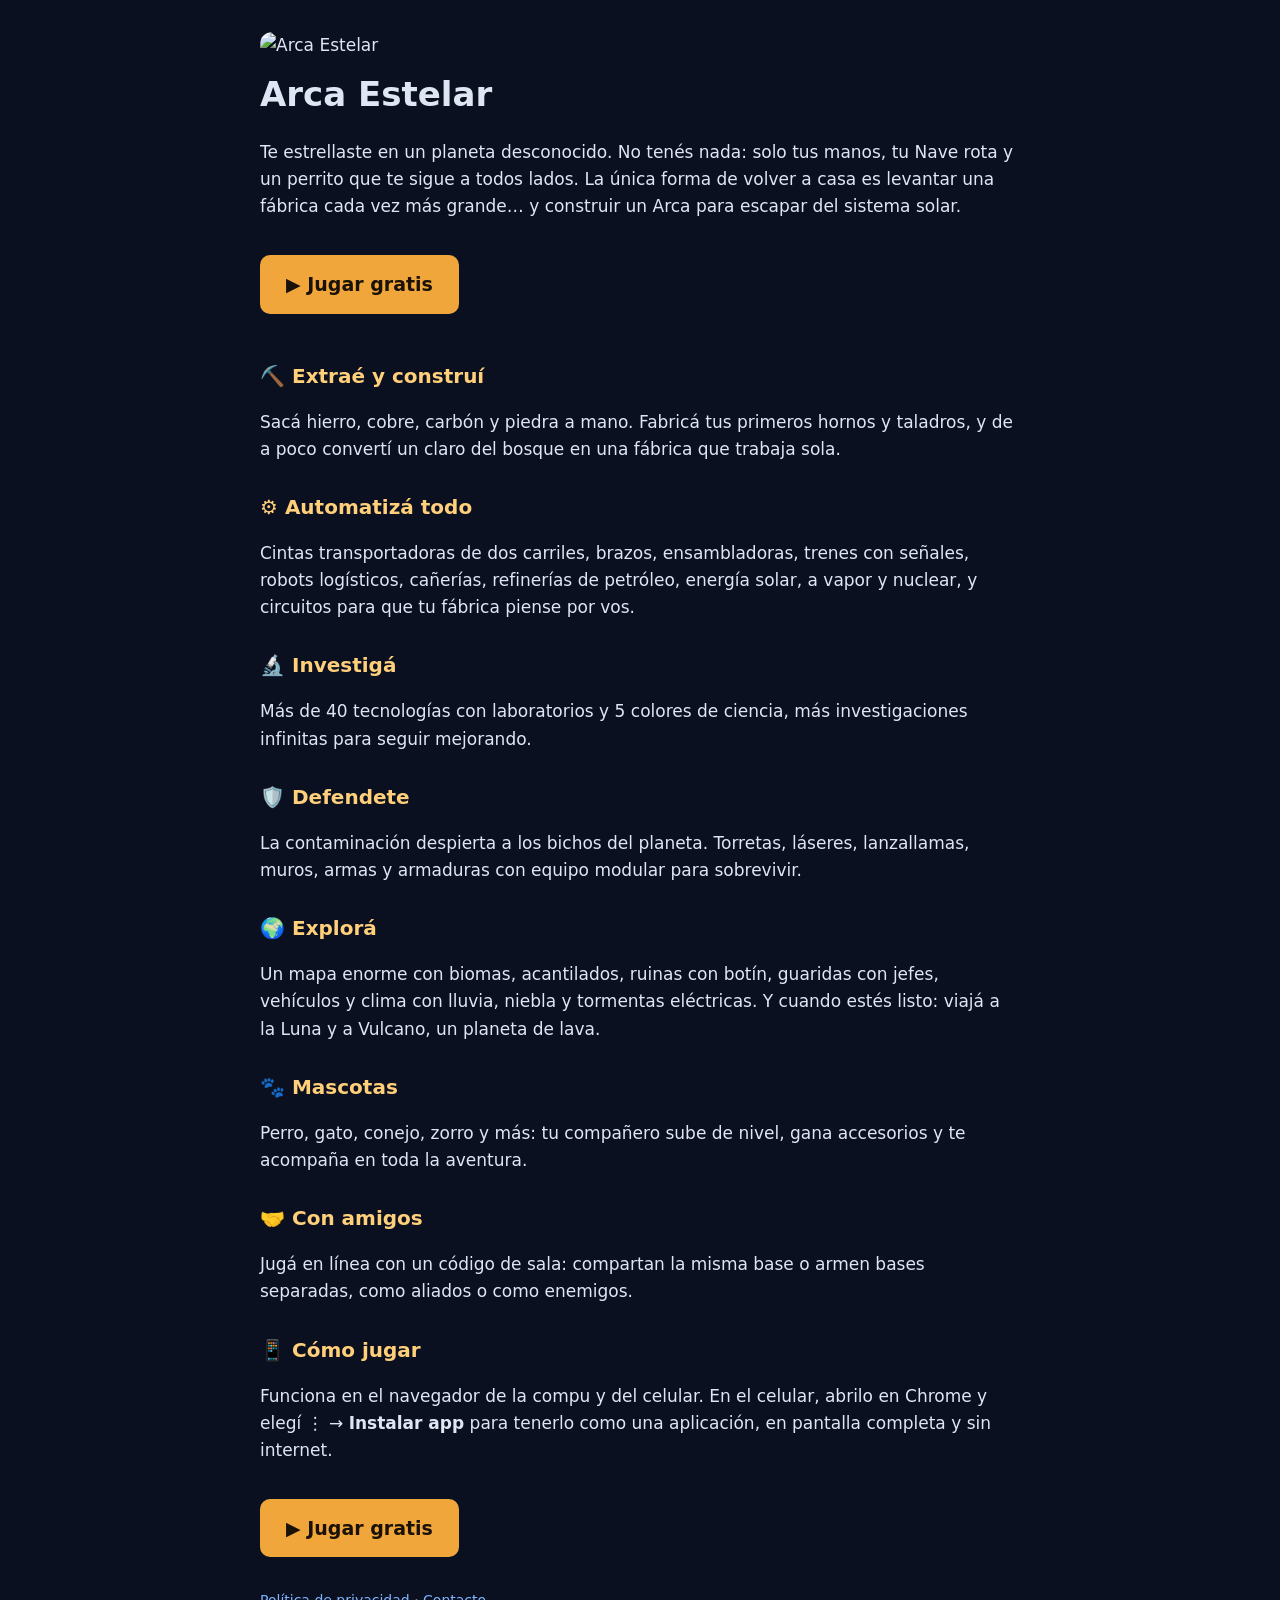
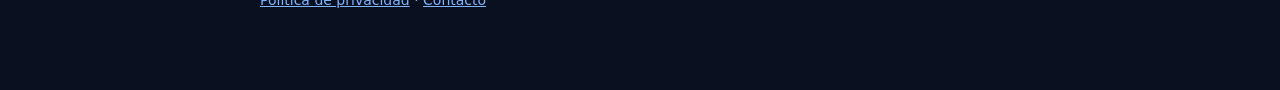
==== index.html @ c733d6ae "Portada de Arca Estelar con AdSense y ads.txt Co-Authored-By: Claude Opus 5.5 <noreply@anthropic.com" ====
<!doctype html>
<html lang="es">
<head>
  <meta charset="utf-8">
  <meta name="viewport" content="width=device-width, initial-scale=1">
  <title>Arca Estelar · Juego de fábricas y supervivencia</title>
  <meta name="description" content="Arca Estelar: construí fábricas, automatizá todo y escapá del planeta. Gratis, en el navegador, solo o con amigos.">
  <link rel="icon" type="image/png" href="ArcaEstelar/icons/favicon-48.png">
  <script async src="https://pagead2.googlesyndication.com/pagead/js/adsbygoogle.js?client=ca-pub-4866807668376242" crossorigin="anonymous"></script>
  <style>
    :root { color-scheme: dark; }
    body { margin: 0; background: #0b1020; color: #dfe6f3; font: 17px/1.6 system-ui, -apple-system, Segoe UI, Roboto, sans-serif; }
    main { max-width: 760px; margin: 0 auto; padding: 32px 16px 64px; }
    h1 { font-size: 34px; margin: 8px 0 4px; }
    h2 { font-size: 20px; margin: 28px 0 6px; color: #ffcf7a; }
    .hero { width: 100%; border-radius: 12px; display: block; }
    .play { display: inline-block; margin: 18px 0; padding: 14px 26px; border-radius: 10px; background: #f0a63a; color: #1a1206; font-weight: 700; text-decoration: none; font-size: 19px; }
    a { color: #7fb4ff; }
    .muted { color: #9aa6bb; font-size: 14px; }
  </style>
</head>
<body>
<main>
  <img class="hero" src="ArcaEstelar/tienda/portada-1024x500.png" alt="Arca Estelar">
  <h1>Arca Estelar</h1>
  <p>Te estrellaste en un planeta desconocido. No tenés nada: solo tus manos, tu Nave rota y un perrito que te sigue a todos lados. La única forma de volver a casa es levantar una fábrica cada vez más grande… y construir un Arca para escapar del sistema solar.</p>
  <a class="play" href="ArcaEstelar/">▶ Jugar gratis</a>

  <h2>⛏️ Extraé y construí</h2>
  <p>Sacá hierro, cobre, carbón y piedra a mano. Fabricá tus primeros hornos y taladros, y de a poco convertí un claro del bosque en una fábrica que trabaja sola.</p>
  <h2>⚙️ Automatizá todo</h2>
  <p>Cintas transportadoras de dos carriles, brazos, ensambladoras, trenes con señales, robots logísticos, cañerías, refinerías de petróleo, energía solar, a vapor y nuclear, y circuitos para que tu fábrica piense por vos.</p>
  <h2>🔬 Investigá</h2>
  <p>Más de 40 tecnologías con laboratorios y 5 colores de ciencia, más investigaciones infinitas para seguir mejorando.</p>
  <h2>🛡️ Defendete</h2>
  <p>La contaminación despierta a los bichos del planeta. Torretas, láseres, lanzallamas, muros, armas y armaduras con equipo modular para sobrevivir.</p>
  <h2>🌍 Explorá</h2>
  <p>Un mapa enorme con biomas, acantilados, ruinas con botín, guaridas con jefes, vehículos y clima con lluvia, niebla y tormentas eléctricas. Y cuando estés listo: viajá a la Luna y a Vulcano, un planeta de lava.</p>
  <h2>🐾 Mascotas</h2>
  <p>Perro, gato, conejo, zorro y más: tu compañero sube de nivel, gana accesorios y te acompaña en toda la aventura.</p>
  <h2>🤝 Con amigos</h2>
  <p>Jugá en línea con un código de sala: compartan la misma base o armen bases separadas, como aliados o como enemigos.</p>
  <h2>📱 Cómo jugar</h2>
  <p>Funciona en el navegador de la compu y del celular. En el celular, abrilo en Chrome y elegí ⋮ → <b>Instalar app</b> para tenerlo como una aplicación, en pantalla completa y sin internet.</p>

  <a class="play" href="ArcaEstelar/">▶ Jugar gratis</a>
  <p class="muted"><a href="ArcaEstelar/privacidad.html">Política de privacidad</a> · <a href="https://github.com/gandres09/pruebas/issues">Contacto</a></p>
</main>
</body>
</html>
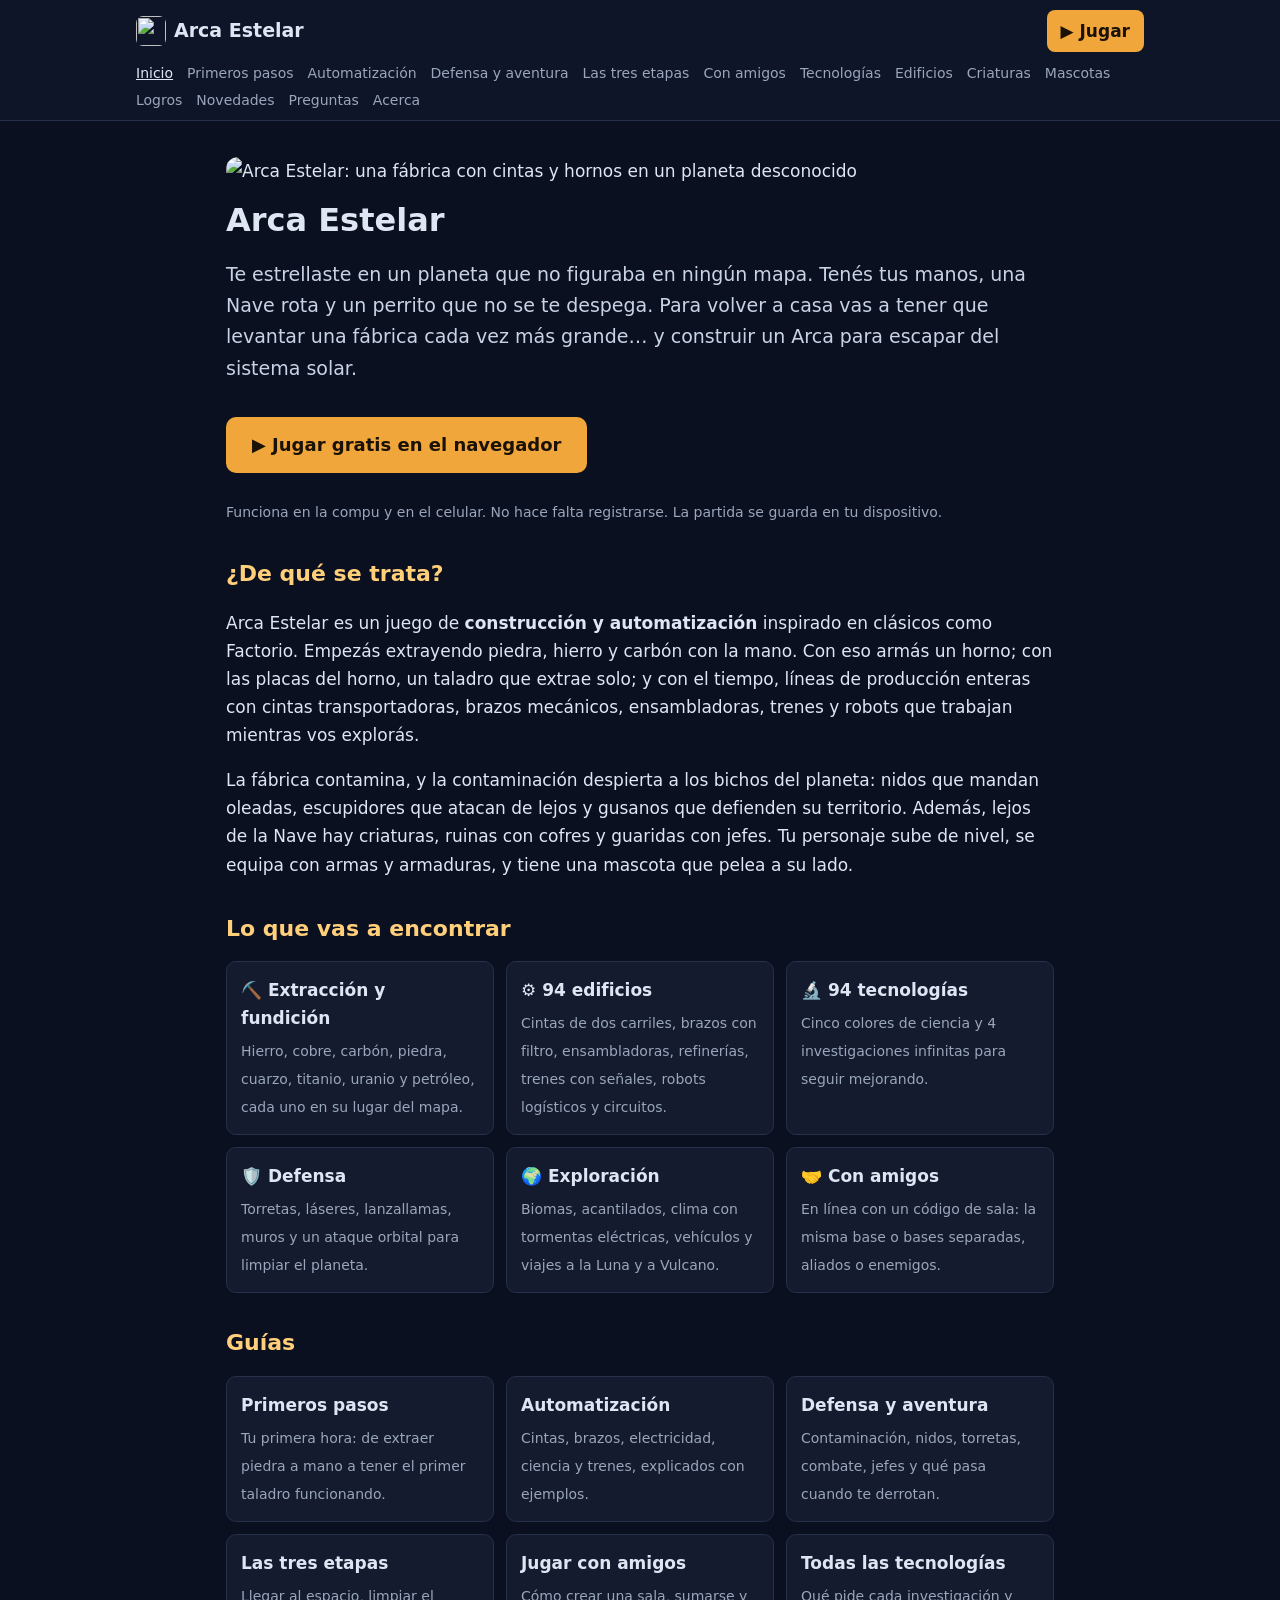
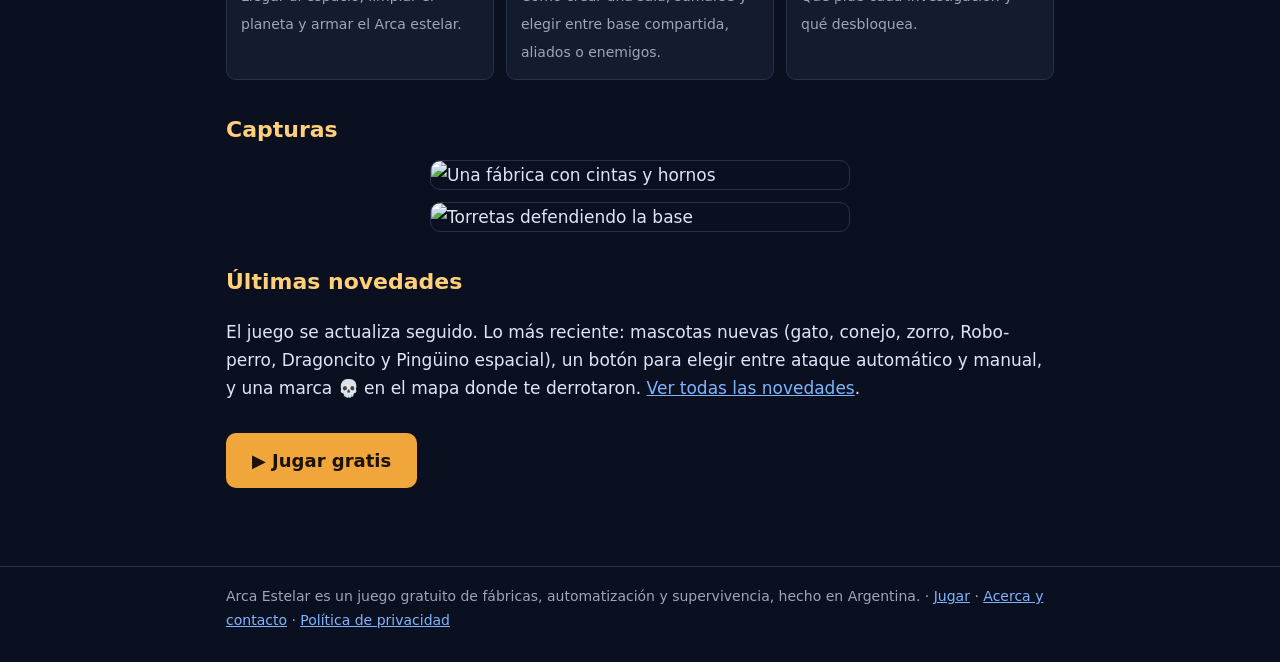
==== commit be813a11: "Sitio con guías, tecnologías, edificios, criaturas, mascotas, logros, novedades y preguntas Co-Autho" ====
--- a/index.html
+++ b/index.html
@@ -3,48 +3,64 @@
 <head>
   <meta charset="utf-8">
   <meta name="viewport" content="width=device-width, initial-scale=1">
-  <title>Arca Estelar · Juego de fábricas y supervivencia</title>
-  <meta name="description" content="Arca Estelar: construí fábricas, automatizá todo y escapá del planeta. Gratis, en el navegador, solo o con amigos.">
+  <title>Juego de fábricas y supervivencia · Arca Estelar</title>
+  <meta name="description" content="Arca Estelar: construí fábricas, automatizá todo y escapá del planeta. Gratis en el navegador y en Android, solo o con amigos. Guías, tecnologías y novedades.">
   <link rel="icon" type="image/png" href="ArcaEstelar/icons/favicon-48.png">
+  <link rel="stylesheet" href="estilo.css">
   <script async src="https://pagead2.googlesyndication.com/pagead/js/adsbygoogle.js?client=ca-pub-4866807668376242" crossorigin="anonymous"></script>
-  <style>
-    :root { color-scheme: dark; }
-    body { margin: 0; background: #0b1020; color: #dfe6f3; font: 17px/1.6 system-ui, -apple-system, Segoe UI, Roboto, sans-serif; }
-    main { max-width: 760px; margin: 0 auto; padding: 32px 16px 64px; }
-    h1 { font-size: 34px; margin: 8px 0 4px; }
-    h2 { font-size: 20px; margin: 28px 0 6px; color: #ffcf7a; }
-    .hero { width: 100%; border-radius: 12px; display: block; }
-    .play { display: inline-block; margin: 18px 0; padding: 14px 26px; border-radius: 10px; background: #f0a63a; color: #1a1206; font-weight: 700; text-decoration: none; font-size: 19px; }
-    a { color: #7fb4ff; }
-    .muted { color: #9aa6bb; font-size: 14px; }
-  </style>
 </head>
 <body>
+<header>
+  <div class="top">
+    <a class="brand" href="index.html"><img src="ArcaEstelar/icons/icon-192.png" alt="">Arca Estelar</a>
+    <a class="play-mini" href="ArcaEstelar/">▶ Jugar</a>
+  </div>
+  <nav><a href="index.html" class=on>Inicio</a><a href="guia/primeros-pasos.html">Primeros pasos</a><a href="guia/automatizacion.html">Automatización</a><a href="guia/defensa.html">Defensa y aventura</a><a href="guia/etapas.html">Las tres etapas</a><a href="guia/multijugador.html">Con amigos</a><a href="tecnologias.html">Tecnologías</a><a href="edificios.html">Edificios</a><a href="criaturas.html">Criaturas</a><a href="mascotas.html">Mascotas</a><a href="logros.html">Logros</a><a href="novedades.html">Novedades</a><a href="preguntas.html">Preguntas</a><a href="acerca.html">Acerca</a></nav>
+</header>
 <main>
-  <img class="hero" src="ArcaEstelar/tienda/portada-1024x500.png" alt="Arca Estelar">
-  <h1>Arca Estelar</h1>
-  <p>Te estrellaste en un planeta desconocido. No tenés nada: solo tus manos, tu Nave rota y un perrito que te sigue a todos lados. La única forma de volver a casa es levantar una fábrica cada vez más grande… y construir un Arca para escapar del sistema solar.</p>
-  <a class="play" href="ArcaEstelar/">▶ Jugar gratis</a>
 
-  <h2>⛏️ Extraé y construí</h2>
-  <p>Sacá hierro, cobre, carbón y piedra a mano. Fabricá tus primeros hornos y taladros, y de a poco convertí un claro del bosque en una fábrica que trabaja sola.</p>
-  <h2>⚙️ Automatizá todo</h2>
-  <p>Cintas transportadoras de dos carriles, brazos, ensambladoras, trenes con señales, robots logísticos, cañerías, refinerías de petróleo, energía solar, a vapor y nuclear, y circuitos para que tu fábrica piense por vos.</p>
-  <h2>🔬 Investigá</h2>
-  <p>Más de 40 tecnologías con laboratorios y 5 colores de ciencia, más investigaciones infinitas para seguir mejorando.</p>
-  <h2>🛡️ Defendete</h2>
-  <p>La contaminación despierta a los bichos del planeta. Torretas, láseres, lanzallamas, muros, armas y armaduras con equipo modular para sobrevivir.</p>
-  <h2>🌍 Explorá</h2>
-  <p>Un mapa enorme con biomas, acantilados, ruinas con botín, guaridas con jefes, vehículos y clima con lluvia, niebla y tormentas eléctricas. Y cuando estés listo: viajá a la Luna y a Vulcano, un planeta de lava.</p>
-  <h2>🐾 Mascotas</h2>
-  <p>Perro, gato, conejo, zorro y más: tu compañero sube de nivel, gana accesorios y te acompaña en toda la aventura.</p>
-  <h2>🤝 Con amigos</h2>
-  <p>Jugá en línea con un código de sala: compartan la misma base o armen bases separadas, como aliados o como enemigos.</p>
-  <h2>📱 Cómo jugar</h2>
-  <p>Funciona en el navegador de la compu y del celular. En el celular, abrilo en Chrome y elegí ⋮ → <b>Instalar app</b> para tenerlo como una aplicación, en pantalla completa y sin internet.</p>
+<img class="hero" src="ArcaEstelar/tienda/portada-1024x500.png" alt="Arca Estelar: una fábrica con cintas y hornos en un planeta desconocido">
+<h1>Arca Estelar</h1>
+<p class="lead">Te estrellaste en un planeta que no figuraba en ningún mapa. Tenés tus manos, una Nave rota y un perrito que no se te despega. Para volver a casa vas a tener que levantar una fábrica cada vez más grande… y construir un Arca para escapar del sistema solar.</p>
+<a class="play" href="ArcaEstelar/">▶ Jugar gratis en el navegador</a>
+<p class="muted">Funciona en la compu y en el celular. No hace falta registrarse. La partida se guarda en tu dispositivo.</p>
 
-  <a class="play" href="ArcaEstelar/">▶ Jugar gratis</a>
-  <p class="muted"><a href="ArcaEstelar/privacidad.html">Política de privacidad</a> · <a href="https://github.com/gandres09/pruebas/issues">Contacto</a></p>
+<h2>¿De qué se trata?</h2>
+<p>Arca Estelar es un juego de <b>construcción y automatización</b> inspirado en clásicos como Factorio. Empezás extrayendo piedra, hierro y carbón con la mano. Con eso armás un horno; con las placas del horno, un taladro que extrae solo; y con el tiempo, líneas de producción enteras con cintas transportadoras, brazos mecánicos, ensambladoras, trenes y robots que trabajan mientras vos explorás.</p>
+<p>La fábrica contamina, y la contaminación despierta a los bichos del planeta: nidos que mandan oleadas, escupidores que atacan de lejos y gusanos que defienden su territorio. Además, lejos de la Nave hay criaturas, ruinas con cofres y guaridas con jefes. Tu personaje sube de nivel, se equipa con armas y armaduras, y tiene una mascota que pelea a su lado.</p>
+
+<h2>Lo que vas a encontrar</h2>
+<div class="cards">
+  <div class="card"><b>⛏️ Extracción y fundición</b><span>Hierro, cobre, carbón, piedra, cuarzo, titanio, uranio y petróleo, cada uno en su lugar del mapa.</span></div>
+  <div class="card"><b>⚙️ 94 edificios</b><span>Cintas de dos carriles, brazos con filtro, ensambladoras, refinerías, trenes con señales, robots logísticos y circuitos.</span></div>
+  <div class="card"><b>🔬 94 tecnologías</b><span>Cinco colores de ciencia y 4 investigaciones infinitas para seguir mejorando.</span></div>
+  <div class="card"><b>🛡️ Defensa</b><span>Torretas, láseres, lanzallamas, muros y un ataque orbital para limpiar el planeta.</span></div>
+  <div class="card"><b>🌍 Exploración</b><span>Biomas, acantilados, clima con tormentas eléctricas, vehículos y viajes a la Luna y a Vulcano.</span></div>
+  <div class="card"><b>🤝 Con amigos</b><span>En línea con un código de sala: la misma base o bases separadas, aliados o enemigos.</span></div>
+</div>
+
+<h2>Guías</h2>
+<div class="cards">
+  <a class="card" href="guia/primeros-pasos.html"><b>Primeros pasos</b><span>Tu primera hora: de extraer piedra a mano a tener el primer taladro funcionando.</span></a>
+  <a class="card" href="guia/automatizacion.html"><b>Automatización</b><span>Cintas, brazos, electricidad, ciencia y trenes, explicados con ejemplos.</span></a>
+  <a class="card" href="guia/defensa.html"><b>Defensa y aventura</b><span>Contaminación, nidos, torretas, combate, jefes y qué pasa cuando te derrotan.</span></a>
+  <a class="card" href="guia/etapas.html"><b>Las tres etapas</b><span>Llegar al espacio, limpiar el planeta y armar el Arca estelar.</span></a>
+  <a class="card" href="guia/multijugador.html"><b>Jugar con amigos</b><span>Cómo crear una sala, sumarse y elegir entre base compartida, aliados o enemigos.</span></a>
+  <a class="card" href="tecnologias.html"><b>Todas las tecnologías</b><span>Qué pide cada investigación y qué desbloquea.</span></a>
+</div>
+
+<h2>Capturas</h2>
+<img class="shot" src="ArcaEstelar/tienda/captura-1-fabrica.png" alt="Una fábrica con cintas y hornos">
+<img class="shot" src="ArcaEstelar/tienda/captura-2-defensa.png" alt="Torretas defendiendo la base">
+
+<h2>Últimas novedades</h2>
+<p>El juego se actualiza seguido. Lo más reciente: mascotas nuevas (gato, conejo, zorro, Robo-perro, Dragoncito y Pingüino espacial), un botón para elegir entre ataque automático y manual, y una marca 💀 en el mapa donde te derrotaron. <a href="novedades.html">Ver todas las novedades</a>.</p>
+<a class="play" href="ArcaEstelar/">▶ Jugar gratis</a>
+
 </main>
+<footer><div>
+  Arca Estelar es un juego gratuito de fábricas, automatización y supervivencia, hecho en Argentina.
+  · <a href="ArcaEstelar/">Jugar</a> · <a href="acerca.html">Acerca y contacto</a> · <a href="ArcaEstelar/privacidad.html">Política de privacidad</a>
+</div></footer>
 </body>
 </html>
--- a/estilo.css
+++ b/estilo.css
@@ -0,0 +1,35 @@
+:root { color-scheme: dark; --bg:#0b1020; --panel:#141b2e; --line:#26304a; --ink:#dfe6f3; --muted:#9aa6bb; --accent:#f0a63a; --link:#7fb4ff; }
+* { box-sizing: border-box; }
+body { margin: 0; background: var(--bg); color: var(--ink); font: 17px/1.65 system-ui, -apple-system, "Segoe UI", Roboto, sans-serif; }
+a { color: var(--link); }
+header { background: #0e1528; border-bottom: 1px solid var(--line); position: sticky; top: 0; z-index: 2; }
+.top { max-width: 1040px; margin: 0 auto; padding: 10px 16px; display: flex; align-items: center; gap: 14px; flex-wrap: wrap; }
+.brand { display: flex; align-items: center; gap: 8px; color: var(--ink); text-decoration: none; font-weight: 800; font-size: 19px; }
+.brand img { width: 30px; height: 30px; border-radius: 7px; }
+.play-mini { margin-left: auto; background: var(--accent); color: #1a1206; padding: 7px 14px; border-radius: 8px; font-weight: 700; text-decoration: none; }
+nav { max-width: 1040px; margin: 0 auto; padding: 0 16px 8px; display: flex; gap: 4px 14px; flex-wrap: wrap; font-size: 14px; }
+nav a { color: var(--muted); text-decoration: none; }
+nav a.on, nav a:hover { color: var(--ink); text-decoration: underline; }
+main { max-width: 860px; margin: 0 auto; padding: 28px 16px 64px; }
+h1 { font-size: 32px; line-height: 1.2; margin: 6px 0 10px; }
+h2 { font-size: 22px; margin: 32px 0 8px; color: #ffcf7a; }
+h3 { font-size: 18px; margin: 22px 0 6px; }
+.lead { font-size: 19px; color: #c9d3e6; }
+.muted { color: var(--muted); font-size: 14px; }
+.hero { width: 100%; border-radius: 12px; display: block; margin: 8px 0 16px; }
+.shot { width: 100%; max-width: 420px; border-radius: 10px; display: block; margin: 12px auto; border: 1px solid var(--line); }
+.play { display: inline-block; margin: 14px 0; padding: 13px 26px; border-radius: 10px; background: var(--accent); color: #1a1206; font-weight: 800; text-decoration: none; font-size: 18px; }
+.cards { display: grid; grid-template-columns: repeat(auto-fill, minmax(230px, 1fr)); gap: 12px; margin: 14px 0; }
+.card { background: var(--panel); border: 1px solid var(--line); border-radius: 10px; padding: 14px; text-decoration: none; color: var(--ink); display: block; }
+.card b { display: block; margin-bottom: 4px; }
+.card span { color: var(--muted); font-size: 14px; }
+.tip { background: #1b2238; border-left: 4px solid var(--accent); padding: 10px 14px; border-radius: 6px; margin: 14px 0; }
+table { width: 100%; border-collapse: collapse; margin: 10px 0 18px; font-size: 15px; }
+th, td { text-align: left; padding: 7px 8px; border-bottom: 1px solid var(--line); vertical-align: top; }
+th { color: var(--muted); font-weight: 600; font-size: 13px; text-transform: uppercase; letter-spacing: .03em; }
+.tablewrap { overflow-x: auto; }
+footer { border-top: 1px solid var(--line); color: var(--muted); font-size: 14px; }
+footer div { max-width: 860px; margin: 0 auto; padding: 18px 16px 30px; }
+ol li, ul li { margin: 4px 0; }
+.date { color: var(--accent); font-weight: 700; }
+@media (max-width: 700px) { header { position: static; } h1 { font-size: 27px; } }
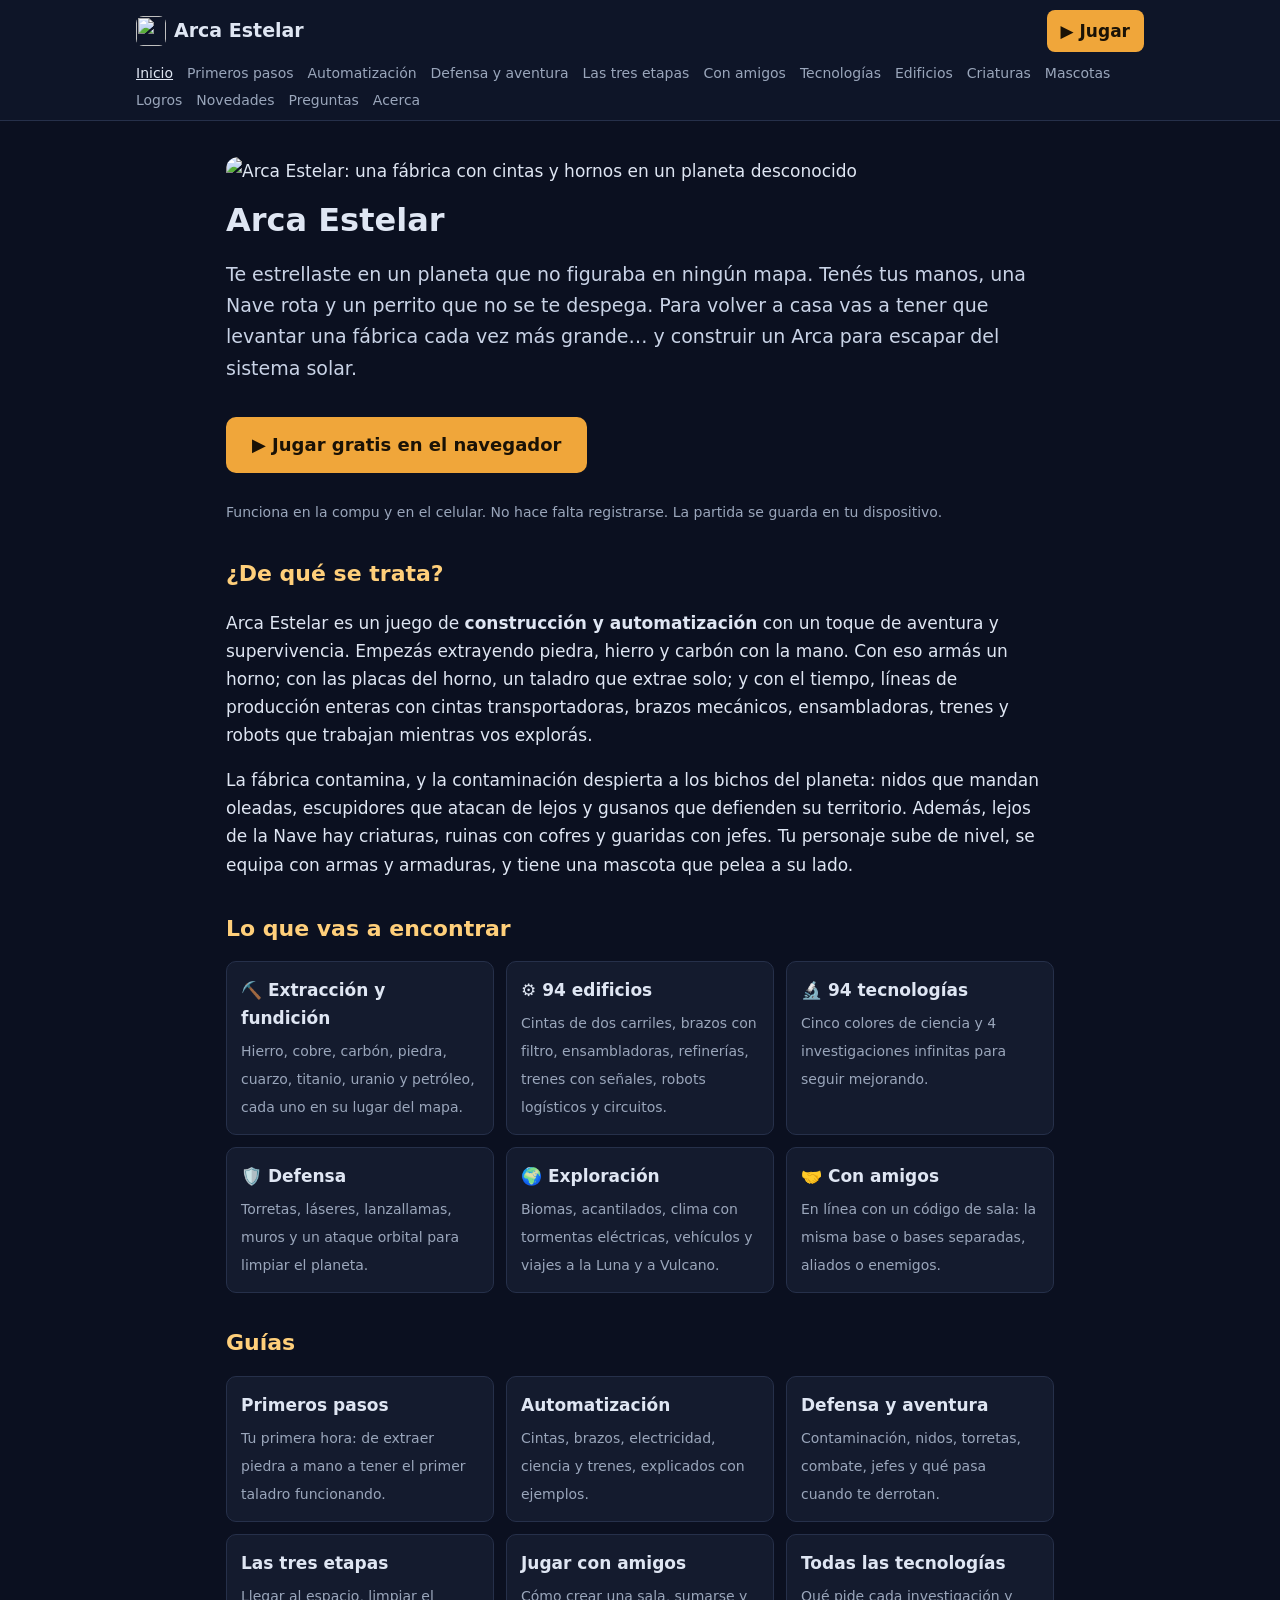
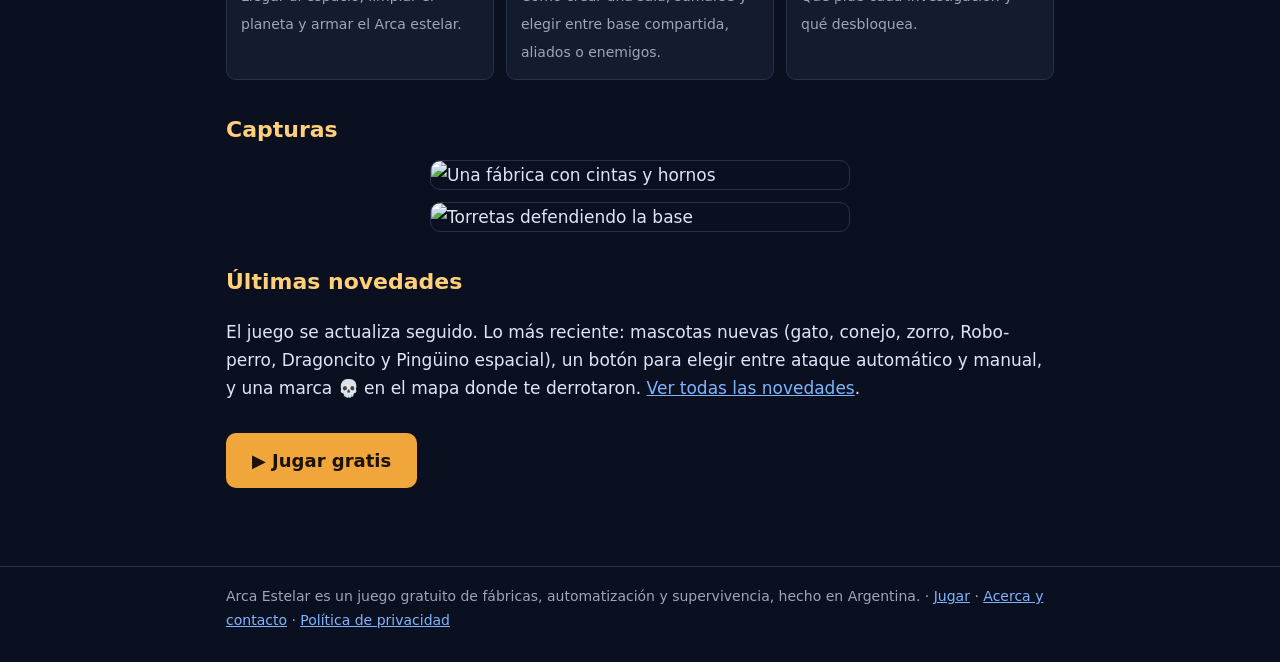
==== commit 426144fa: "Sitio: sin menciones a otros juegos Co-Authored-By: Claude Opus 5.5 <noreply@anthropic.com> Claude-S" ====
--- a/index.html
+++ b/index.html
@@ -26,7 +26,7 @@
 <p class="muted">Funciona en la compu y en el celular. No hace falta registrarse. La partida se guarda en tu dispositivo.</p>
 
 <h2>¿De qué se trata?</h2>
-<p>Arca Estelar es un juego de <b>construcción y automatización</b> inspirado en clásicos como Factorio. Empezás extrayendo piedra, hierro y carbón con la mano. Con eso armás un horno; con las placas del horno, un taladro que extrae solo; y con el tiempo, líneas de producción enteras con cintas transportadoras, brazos mecánicos, ensambladoras, trenes y robots que trabajan mientras vos explorás.</p>
+<p>Arca Estelar es un juego de <b>construcción y automatización</b> con un toque de aventura y supervivencia. Empezás extrayendo piedra, hierro y carbón con la mano. Con eso armás un horno; con las placas del horno, un taladro que extrae solo; y con el tiempo, líneas de producción enteras con cintas transportadoras, brazos mecánicos, ensambladoras, trenes y robots que trabajan mientras vos explorás.</p>
 <p>La fábrica contamina, y la contaminación despierta a los bichos del planeta: nidos que mandan oleadas, escupidores que atacan de lejos y gusanos que defienden su territorio. Además, lejos de la Nave hay criaturas, ruinas con cofres y guaridas con jefes. Tu personaje sube de nivel, se equipa con armas y armaduras, y tiene una mascota que pelea a su lado.</p>
 
 <h2>Lo que vas a encontrar</h2>
